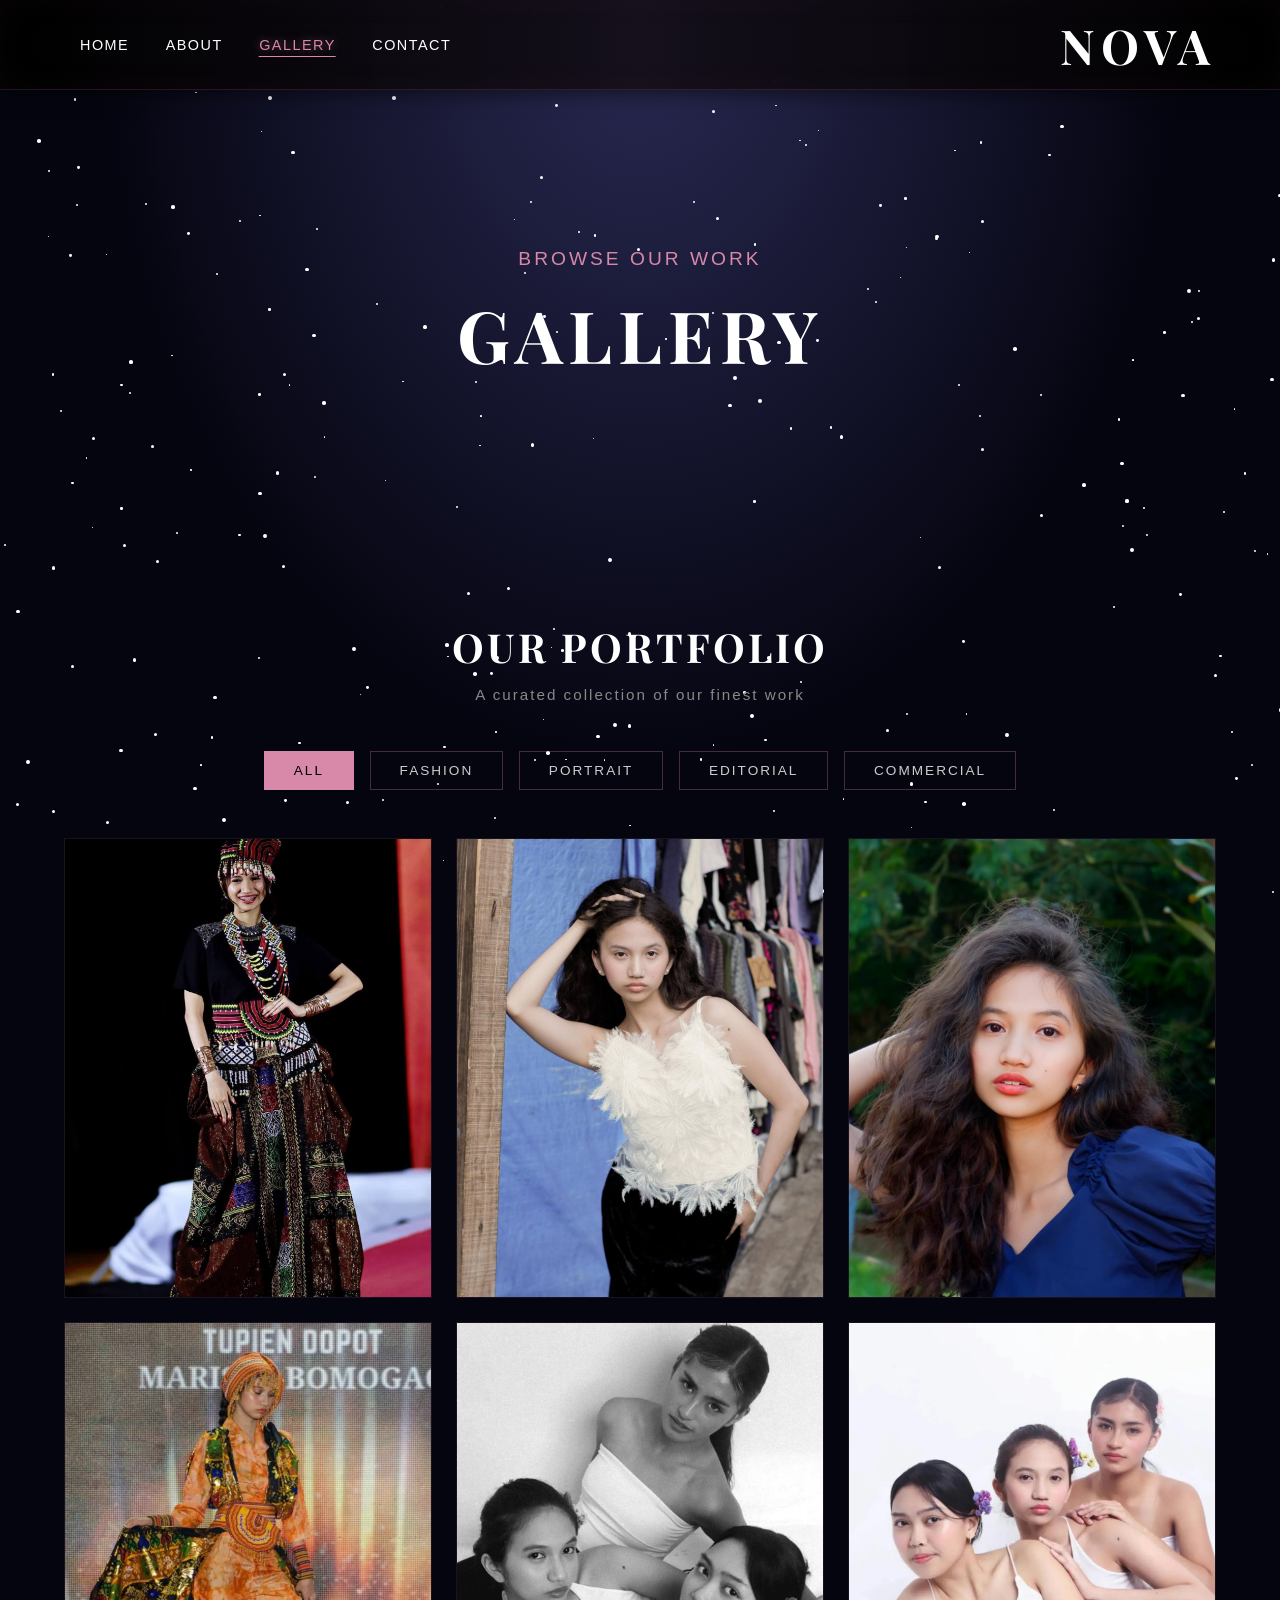
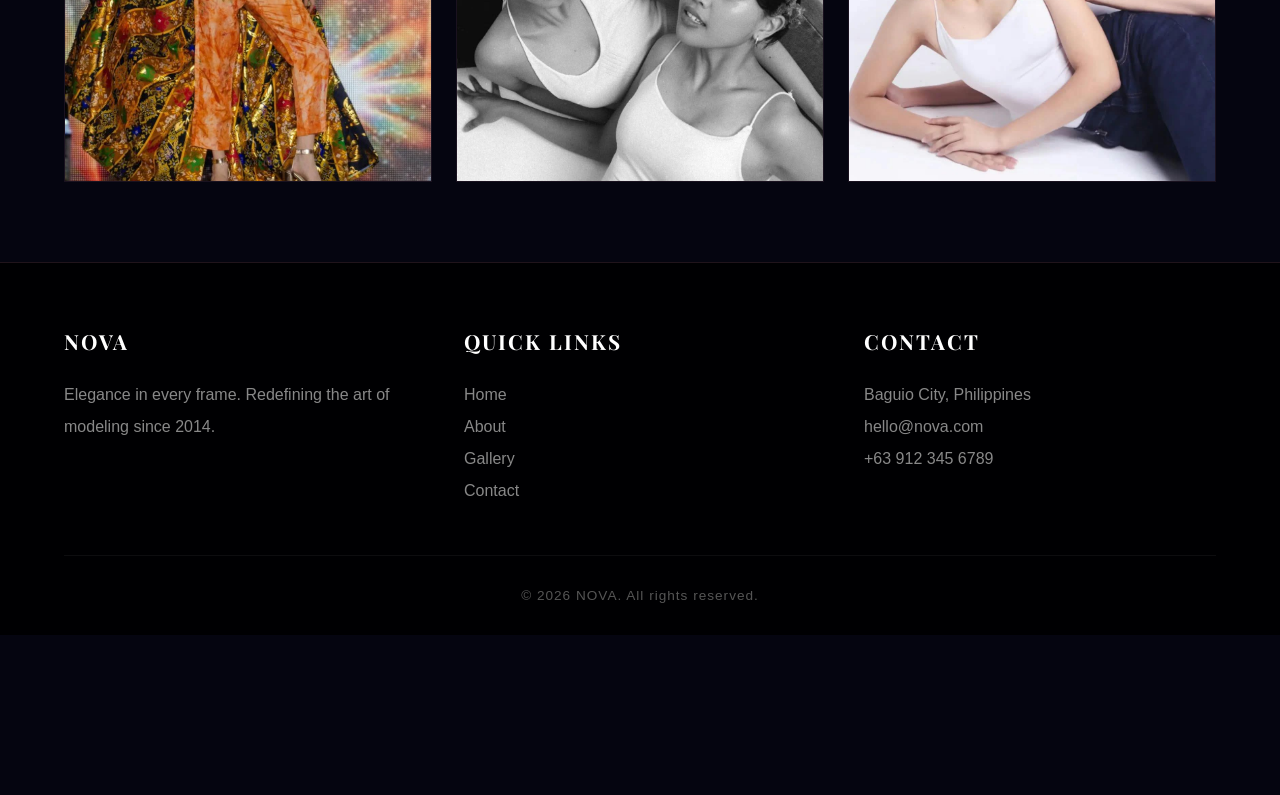
==== Gallery.html @ f02543c4 "Initial commit: Professional Link-in-Bio Page" ====
<!DOCTYPE html>
<html lang="en">
<head>
  <meta charset="UTF-8" />
  <meta name="viewport" content="width=device-width, initial-scale=1.0" />
  <title>Gallery - NOVA</title>
  <link href="https://fonts.googleapis.com/css2?family=Playfair+Display:wght@400;700;900&display=swap" rel="stylesheet">
  <link rel="stylesheet" href="style.css">
</head>
<body>
  <div class="stars"></div>
  <script>
    const starsContainer = document.querySelector('.stars');
    const starCount = 250;
    for (let i = 0; i < starCount; i++) {
      const star = document.createElement('span');
      const size = Math.random() * 3 + 1;
      star.style.width = `${size}px`;
      star.style.height = `${size}px`;
      star.style.left = `${Math.random() * 100}%`;
      star.style.top = `${Math.random() * 100}%`;
      star.style.animationDelay = `${Math.random() * 4}s`;
      star.style.animationDuration = `${Math.random() * 3 + 2}s`;
      starsContainer.appendChild(star);
    }
  </script>

  <header class="site-header">
    <div class="header-left">
      <a href="index.html">HOME</a>
      <a href="about.html">ABOUT</a>
      <a href="gallery.html" class="active">GALLERY</a>
      <a href="contact.html">CONTACT</a>
    </div>
    <div class="logo">NOVA</div>
  </header>

  <section class="page-banner">
    <div class="banner-content">
      <p>Browse Our Work</p>
      <h1>Gallery</h1>
    </div>
  </section>

  <section class="gallery-section">
    <div class="section-heading">
      <h2>Our Portfolio</h2>
      <p>A curated collection of our finest work</p>
    </div>

    <div class="filter-buttons">
      <button class="filter-btn active" data-filter="all">All</button>
      <button class="filter-btn" data-filter="fashion">Fashion</button>
      <button class="filter-btn" data-filter="portrait">Portrait</button>
      <button class="filter-btn" data-filter="editorial">Editorial</button>
      <button class="filter-btn" data-filter="commercial">Commercial</button>
    </div>

    <div class="gallery-grid">
      <!-- Fashion -->
      <div class="gallery-item" data-category="fashion">
        <img src="midnight.png" alt="Fashion Shoot">
        <div class="gallery-overlay">
          <h3>Midnight Elegance</h3>
          <p>Fashion Collection</p>
        </div>
      </div>
      <div class="gallery-item" data-category="fashion">
        <img src="natural.png" alt="Fashion Shoot">
        <div class="gallery-overlay">
          <h3>Urban Glamour</h3>
          <p>Street Style</p>
        </div>
      </div>

      
      <div class="gallery-item" data-category="portrait">
        <img src="glamour.jpg" alt="Portrait">
        <div class="gallery-overlay">
          <h3>Natural Beauty</h3>
          <p>Personal Portrait</p>
        </div>
      </div>
      <div class="gallery-item" data-category="portrait">
        <img src="golden hour.jpg">
        <div class="gallery-overlay">
          <h3>Golden Hour</h3>
          <p>Sunlight Series</p>
        </div>
      </div>

      <div class="gallery-item" data-category="editorial">
        <img src="black.jpeg" alt="Editorial">
        <div class="gallery-overlay">
          <h3>Cosmic Dreams</h3>
          <p>Magazine Feature</p>
        </div>
      </div>
      <div class="gallery-item" data-category="editorial">
        <img src="white.jpeg" alt="Editorial">
        <div class="gallery-overlay">
          <h3>Silent Motion</h3>
          <p>Magazine Spread</p>
        </div>
      </div>

  
  </section>

  <footer class="site-footer">
    <div class="footer-content">
      <div class="footer-col">
        <h3>NOVA</h3>
        <p>Elegance in every frame. Redefining the art of modeling since 2014.</p>
      </div>
      <div class="footer-col">
        <h3>Quick Links</h3>
        <p><a href="index.html">Home</a></p>
        <p><a href="about.html">About</a></p>
        <p><a href="gallery.html">Gallery</a></p>
        <p><a href="contact.html">Contact</a></p>
      </div>
      <div class="footer-col">
        <h3>Contact</h3>
        <p>Baguio City, Philippines</p>
        <p>hello@nova.com</p>
        <p>+63 912 345 6789</p>
      </div>
    </div>
    <div class="footer-bottom">
      <p>&copy; 2026 NOVA. All rights reserved.</p>
    </div>
  </footer>

 
  <script>
    const filterButtons = document.querySelectorAll('.filter-btn');
    const galleryItems = document.querySelectorAll('.gallery-item');

    filterButtons.forEach(btn => {
      btn.addEventListener('click', () => {
        
        filterButtons.forEach(b => b.classList.remove('active'));
        btn.classList.add('active');

        const filter = btn.getAttribute('data-filter');

        galleryItems.forEach(item => {
          if (filter === 'all' || item.getAttribute('data-category') === filter) {
            item.style.display = 'block';
          } else {
            item.style.display = 'none';
          }
        });
      });
    });
  </script>
</body>
</html>
---- style.css ----
* {
  margin: 0;
  padding: 0;
  box-sizing: border-box;
  font-family: sans-serif;
}

body {
  background: #050510;
  position: relative;
  min-height: 100vh;
  overflow-x: hidden;
}

.stars {
  position: fixed;
  top: 0;
  left: 0;
  width: 100%;
  height: 100%;
  pointer-events: none;
  z-index: 0;
  background: radial-gradient(ellipse at top, #2a2a55 0%, #050510 60%);
}

.stars span {
  position: absolute;
  border-radius: 50%;
  background: #fff;
  animation: twinkle 3s ease-in-out infinite;
}

@keyframes twinkle {
  0%, 100% { opacity: 0.15; transform: scale(1); }
  50% { opacity: 0.9; transform: scale(1.15); }
}

.site-header {
  position: relative;
  z-index: 10;
  background: linear-gradient(90deg, rgba(0,0,0,0.98) 0%, rgba(20,15,25,0.95) 50%, rgba(0,0,0,0.98) 100%);
  backdrop-filter: blur(12px);
  color: #fff;
  padding: 1rem 5%;
  display: flex;
  justify-content: space-between;
  align-items: center;
  height: 10vh;
  border-bottom: 1px solid rgba(216, 136, 168, 0.15);
  box-shadow: 0 2px 20px rgba(0, 0, 0, 0.6), 0 0 40px rgba(216, 136, 168, 0.03) inset;
  transition: all 0.3s ease;
}

.site-header:hover {
  border-bottom-color: rgba(216, 136, 168, 0.25);
  box-shadow: 0 4px 25px rgba(0, 0, 0, 0.7), 0 0 50px rgba(216, 136, 168, 0.05) inset;
}

.header-left a, .header-right a {
  color: #fff;
  text-decoration: none;
  margin: 0 1rem;
  font-size: 0.9rem;
  text-transform: uppercase;
  letter-spacing: 1.5px;
  transition: all 0.3s ease;
  position: relative;
  padding: 4px 0;
}

.header-left a::after, .header-right a::after {
  content: '';
  position: absolute;
  bottom: 0;
  left: 50%;
  width: 0;
  height: 1px;
  background: #d888a8;
  transition: all 0.3s ease;
  transform: translateX(-50%);
}

.header-left a:hover, .header-right a:hover,
.header-left a.active, .header-right a.active {
  color: #d888a8;
  text-shadow: 0 0 10px rgba(216, 136, 168, 0.5);
}

.header-left a:hover::after, .header-right a:hover::after,
.header-left a.active::after, .header-right a.active::after {
  width: 100%;
}

.logo {
  font-size: 5.0rem;
  font-weight: bold;
  text-transform: uppercase;
  font-family: 'Playfair Display', serif;
  color: #fff;
  cursor: pointer;
  position: relative;
  animation: glow 2s ease-in-out infinite alternate;
  letter-spacing: 6px;
  transition: transform 0.3s ease;
}

.logo:hover {
  transform: scale(1.03);
}

@keyframes glow {
  from {
    text-shadow: 0 0 5px #fff, 0 0 10px #fff, 0 0 15px #d888a8, 0 0 20px #d888a8;
  }
  to {
    text-shadow: 0 0 10px #fff, 0 0 20px #fff, 0 0 30px #d888a8, 0 0 40px #d888a8, 0 0 50px #d888a8;
  }
}

.hero-banner {
  min-height: 90vh;
  display: flex;
  align-items: center;
  padding: 4rem 5%;
  position: relative;
  z-index: 5;
}

.hero-content {
  z-index: 6;
  color: #fff;
  max-width: 700px;
}

.hero-content p {
  font-size: 1.2rem;
  letter-spacing: 3px;
  text-transform: uppercase;
  color: #d888a8;
  margin-bottom: 1rem;
}

.hero-content h1 {
  font-size: 5rem;
  font-weight: bold;
  text-transform: uppercase;
  margin-bottom: 1.5rem;
  font-family: 'Playfair Display', serif;
  animation: glow 2s ease-in-out infinite alternate;
  color: #fff;
  letter-spacing: 4px;
  line-height: 1.1;
}

.hero-content .tagline {
  font-size: 1.1rem;
  text-transform: none;
  letter-spacing: 1px;
  color: #ccc;
  margin-bottom: 2.5rem;
  max-width: 500px;
  line-height: 1.8;
}

.btn-primary {
  display: inline-block;
  padding: 1rem 3rem;
  border: 1px solid #d888a8;
  color: #fff;
  text-decoration: none;
  text-transform: uppercase;
  letter-spacing: 2px;
  font-size: 0.95rem;
  transition: all 0.4s ease;
  background: transparent;
}

.btn-primary:hover {
  background: #d888a8;
  color: #000;
  box-shadow: 0 0 25px rgba(216, 136, 168, 0.4);
}

.featured-section {
  position: relative;
  z-index: 5;
  padding: 5rem 5%;
}

.section-heading {
  text-align: center;
  margin-bottom: 4rem;
}

.section-heading h2 {
  font-size: 2.5rem;
  color: #fff;
  font-family: 'Playfair Display', serif;
  letter-spacing: 3px;
  text-transform: uppercase;
  margin-bottom: 0.8rem;
}

.section-heading p {
  color: #888;
  letter-spacing: 2px;
  font-size: 0.95rem;
}

.featured-grid {
  display: grid;
  grid-template-columns: repeat(3, 1fr);
  gap: 2rem;
}

.featured-card {
  position: relative;
  overflow: hidden;
  aspect-ratio: 3/4;
  border: 1px solid rgba(216, 136, 168, 0.1);
  transition: all 0.4s ease;
}

.featured-card:hover {
  transform: translateY(-8px);
  border-color: rgba(216, 136, 168, 0.3);
  box-shadow: 0 15px 40px rgba(0, 0, 0, 0.4), 0 0 30px rgba(216, 136, 168, 0.05);
}

.featured-card img {
  width: 100%;
  height: 100%;
  object-fit: cover;
  transition: transform 0.6s ease;
}

.featured-card:hover img {
  transform: scale(1.08);
}

.card-overlay {
  position: absolute;
  bottom: 0;
  left: 0;
  width: 100%;
  padding: 2rem;
  background: linear-gradient(to top, rgba(0,0,0,0.9), transparent);
  color: #fff;
  transform: translateY(20px);
  opacity: 0;
  transition: all 0.4s ease;
}

.featured-card:hover .card-overlay {
  transform: translateY(0);
  opacity: 1;
}

.card-overlay h3 {
  font-size: 1.3rem;
  font-family: 'Playfair Display', serif;
  text-transform: uppercase;
  letter-spacing: 2px;
  margin-bottom: 0.5rem;
}

.card-overlay p {
  font-size: 0.85rem;
  color: #aaa;
  letter-spacing: 1px;
}

.agency-section {
  position: relative;
  z-index: 5;
  background-color: rgba(34, 34, 34, 0.75);
  backdrop-filter: blur(6px);
  color: #fff;
  padding: 5rem 5%;
  display: grid;
  grid-template-columns: 1fr 1fr;
  gap: 4rem;
  border-top: 1px solid rgba(216, 136, 168, 0.08);
  border-bottom: 1px solid rgba(216, 136, 168, 0.08);
}

.about-column h2 {
  font-size: 2.2rem;
  font-family: 'Playfair Display', serif;
  letter-spacing: 2px;
  margin-bottom: 1.5rem;
  text-transform: uppercase;
}

.about-column p {
  line-height: 1.9;
  color: #ccc;
  margin-bottom: 1.2rem;
  font-size: 1rem;
}

.stats-column {
  display: flex;
  flex-direction: column;
  justify-content: center;
  gap: 2.5rem;
}

.stat-item {
  text-align: center;
  padding: 1.5rem;
  border: 1px solid rgba(216, 136, 168, 0.1);
  transition: all 0.3s ease;
}

.stat-item:hover {
  border-color: rgba(216, 136, 168, 0.3);
  background: rgba(216, 136, 168, 0.03);
}

.stat-number {
  font-size: 3rem;
  font-weight: bold;
  color: #d888a8;
  font-family: 'Playfair Display', serif;
  margin-bottom: 0.5rem;
}

.stat-label {
  text-transform: uppercase;
  letter-spacing: 2px;
  font-size: 0.85rem;
  color: #aaa;
}

.site-footer {
  position: relative;
  z-index: 5;
  background-color: rgba(0, 0, 0, 0.85);
  color: #fff;
  padding: 4rem 5% 2rem;
  border-top: 1px solid rgba(216, 136, 168, 0.15);
}

.footer-content {
  display: grid;
  grid-template-columns: repeat(3, 1fr);
  gap: 3rem;
  margin-bottom: 3rem;
}

.footer-col h3 {
  font-size: 1.3rem;
  font-family: 'Playfair Display', serif;
  letter-spacing: 2px;
  margin-bottom: 1.5rem;
  text-transform: uppercase;
}

.footer-col p, .footer-col a {
  color: #888;
  line-height: 2;
  text-decoration: none;
  transition: color 0.3s ease;
}

.footer-col a:hover {
  color: #d888a8;
}

.footer-bottom {
  text-align: center;
  padding-top: 2rem;
  border-top: 1px solid rgba(255, 255, 255, 0.05);
  color: #555;
  font-size: 0.85rem;
  letter-spacing: 1px;
}

@media (max-width: 900px) {
  .featured-grid {
    grid-template-columns: repeat(2, 1fr);
  }
  .agency-section, .footer-content {
    grid-template-columns: 1fr;
  }
  .hero-content h1 {
    font-size: 3rem;
  }
}

@media (max-width: 550px) {
  .featured-grid {
    grid-template-columns: 1fr;
  }
}



/* about */
* {
  margin: 0;
  padding: 0;
  box-sizing: border-box;
  font-family: sans-serif;
}

body {
  background: #050510;
  position: relative;
  min-height: 100vh;
  overflow-x: hidden;
}

.stars {
  position: fixed;
  top: 0;
  left: 0;
  width: 100%;
  height: 100%;
  pointer-events: none;
  z-index: 0;
  background: radial-gradient(ellipse at top, #2a2a55 0%, #050510 60%);
}

.stars span {
  position: absolute;
  border-radius: 50%;
  background: #fff;
  animation: twinkle 3s ease-in-out infinite;
}

@keyframes twinkle {
  0%, 100% { opacity: 0.15; transform: scale(1); }
  50% { opacity: 0.9; transform: scale(1.15); }
}

.site-header {
  position: relative;
  z-index: 10;
  background: linear-gradient(90deg, rgba(0,0,0,0.98) 0%, rgba(20,15,25,0.95) 50%, rgba(0,0,0,0.98) 100%);
  backdrop-filter: blur(12px);
  color: #fff;
  padding: 1rem 5%;
  display: flex;
  justify-content: space-between;
  align-items: center;
  height: 10vh;
  border-bottom: 1px solid rgba(216, 136, 168, 0.15);
  box-shadow: 0 2px 20px rgba(0, 0, 0, 0.6), 0 0 40px rgba(216, 136, 168, 0.03) inset;
  transition: all 0.3s ease;
}

.site-header:hover {
  border-bottom-color: rgba(216, 136, 168, 0.25);
  box-shadow: 0 4px 25px rgba(0, 0, 0, 0.7), 0 0 50px rgba(216, 136, 168, 0.05) inset;
}

.header-left a, .header-right a {
  color: #fff;
  text-decoration: none;
  margin: 0 1rem;
  font-size: 0.9rem;
  text-transform: uppercase;
  letter-spacing: 1.5px;
  transition: all 0.3s ease;
  position: relative;
  padding: 4px 0;
}

.header-left a::after, .header-right a::after {
  content: '';
  position: absolute;
  bottom: 0;
  left: 50%;
  width: 0;
  height: 1px;
  background: #d888a8;
  transition: all 0.3s ease;
  transform: translateX(-50%);
}

.header-left a:hover, .header-right a:hover,
.header-left a.active, .header-right a.active {
  color: #d888a8;
  text-shadow: 0 0 10px rgba(216, 136, 168, 0.5);
}

.header-left a:hover::after, .header-right a:hover::after,
.header-left a.active::after, .header-right a.active::after {
  width: 100%;
}

.logo {
  font-size: 3.0rem;
  font-weight: bold;
  text-transform: uppercase;
  font-family: 'Playfair Display', serif;
  color: #fff;
  cursor: pointer;
  position: relative;
  animation: glow 2s ease-in-out infinite alternate;
  letter-spacing: 6px;
  transition: transform 0.3s ease;
}

.logo:hover {
  transform: scale(1.03);
}

@keyframes glow {
  from {
    text-shadow: 0 0 5px #fff, 0 0 10px #fff, 0 0 15px #d888a8, 0 0 20px #d888a8;
  }
  to {
    text-shadow: 0 0 10px #fff, 0 0 20px #fff, 0 0 30px #d888a8, 0 0 40px #d888a8, 0 0 50px #d888a8;
  }
}

.page-banner {
  min-height: 50vh;
  display: flex;
  align-items: center;
  justify-content: center;
  padding: 4rem 5%;
  position: relative;
  z-index: 5;
  text-align: center;
}

.banner-content p {
  font-size: 1.2rem;
  letter-spacing: 3px;
  text-transform: uppercase;
  color: #d888a8;
  margin-bottom: 1rem;
}

.banner-content h1 {
  font-size: 4.5rem;
  font-weight: bold;
  text-transform: uppercase;
  font-family: 'Playfair Display', serif;
  animation: glow 2s ease-in-out infinite alternate;
  color: #fff;
  letter-spacing: 6px;
}

.about-section {
  position: relative;
  z-index: 5;
  padding: 5rem 5%;
}

.about-grid {
  display: grid;
  grid-template-columns: 1fr 1fr;
  gap: 5rem;
  align-items: center;
}

.about-image {
  position: relative;
  overflow: hidden;
  border: 1px solid rgba(216, 136, 168, 0.15);
}

.about-image img {
  width: 100%;
  height: auto;
  display: block;
}

.about-text h2 {
  font-size: 2.5rem;
  color: #fff;
  font-family: 'Playfair Display', serif;
  letter-spacing: 3px;
  text-transform: uppercase;
  margin-bottom: 2rem;
}

.about-text p {
  color: #ccc;
  line-height: 1.9;
  margin-bottom: 1.5rem;
  font-size: 1rem;
}

.mission-section {
  position: relative;
  z-index: 5;
  background-color: rgba(34, 34, 34, 0.75);
  backdrop-filter: blur(6px);
  padding: 5rem 5%;
  border-top: 1px solid rgba(216, 136, 168, 0.08);
  border-bottom: 1px solid rgba(216, 136, 168, 0.08);
}

.mission-grid {
  display: grid;
  grid-template-columns: repeat(3, 1fr);
  gap: 3rem;
}

.mission-card {
  text-align: center;
  padding: 2.5rem;
  border: 1px solid rgba(216, 136, 168, 0.1);
  transition: all 0.4s ease;
}

.mission-card:hover {
  border-color: rgba(216, 136, 168, 0.3);
  transform: translateY(-8px);
  background: rgba(216, 136, 168, 0.02);
}

.mission-card h3 {
  font-size: 1.4rem;
  color: #fff;
  font-family: 'Playfair Display', serif;
  text-transform: uppercase;
  letter-spacing: 2px;
  margin-bottom: 1rem;
}

.mission-card p {
  color: #999;
  line-height: 1.8;
  font-size: 0.95rem;
}

.team-section {
  position: relative;
  z-index: 5;
  padding: 5rem 5%;
}

.team-grid {
  display: grid;
  grid-template-columns: repeat(4, 1fr);
  gap: 2rem;
}

.team-card {
  text-align: center;
  transition: all 0.3s ease;
}


.team-card:hover .team-image img {
  transform: scale(1.05);
}



.site-footer {
  position: relative;
  z-index: 5;
  background-color: rgba(0, 0, 0, 0.85);
  color: #fff;
  padding: 4rem 5% 2rem;
  border-top: 1px solid rgba(216, 136, 168, 0.15);
  margin-bottom: 10rem;
}

.footer-content {
  display: grid;
  grid-template-columns: repeat(3, 1fr);
  gap: 3rem;
  margin-bottom: 3rem;
}

.footer-col h3 {
  font-size: 1.3rem;
  font-family: 'Playfair Display', serif;
  letter-spacing: 2px;
  margin-bottom: 1.5rem;
  text-transform: uppercase;
}

.footer-col p, .footer-col a {
  color: #888;
  line-height: 2;
  text-decoration: none;
  transition: color 0.3s ease;
}

.footer-col a:hover {
  color: #d888a8;
}

.footer-bottom {
  text-align: center;
  padding-top: 2rem;
  border-top: 1px solid rgba(255, 255, 255, 0.05);
  color: #555;
  font-size: 0.85rem;
  letter-spacing: 1px;
}

@media (max-width: 900px) {
  .about-grid, .mission-grid, .footer-content {
    grid-template-columns: 1fr;
  }
  .team-grid {
    grid-template-columns: repeat(2, 1fr);
  }
  .banner-content h1 {
    font-size: 3rem;
  }
}

@media (max-width: 550px) {
  .team-grid {
    grid-template-columns: 1fr;
  }
}



    /* contact */
    * {
  margin: 0;
  padding: 0;
  box-sizing: border-box;
  font-family: sans-serif;
}

body {
  background: #050510;
  position: relative;
  min-height: 100vh;
  overflow-x: hidden;
}

.stars {
  position: fixed;
  top: 0;
  left: 0;
  width: 100%;
  height: 100%;
  pointer-events: none;
  z-index: 0;
  background: radial-gradient(ellipse at top, #2a2a55 0%, #050510 60%);
}

.stars span {
  position: absolute;
  border-radius: 50%;
  background: #fff;
  animation: twinkle 3s ease-in-out infinite;
}

@keyframes twinkle {
  0%, 100% { opacity: 0.15; transform: scale(1); }
  50% { opacity: 0.9; transform: scale(1.15); }
}

.site-header {
  position: relative;
  z-index: 10;
  background: linear-gradient(90deg, rgba(0,0,0,0.98) 0%, rgba(20,15,25,0.95) 50%, rgba(0,0,0,0.98) 100%);
  backdrop-filter: blur(12px);
  color: #fff;
  padding: 1rem 5%;
  display: flex;
  justify-content: space-between;
  align-items: center;
  height: 10vh;
  border-bottom: 1px solid rgba(216, 136, 168, 0.15);
  box-shadow: 0 2px 20px rgba(0, 0, 0, 0.6), 0 0 40px rgba(216, 136, 168, 0.03) inset;
  transition: all 0.3s ease;
}

.site-header:hover {
  border-bottom-color: rgba(216, 136, 168, 0.25);
  box-shadow: 0 4px 25px rgba(0, 0, 0, 0.7), 0 0 50px rgba(216, 136, 168, 0.05) inset;
}

.header-left a, .header-right a {
  color: #fff;
  text-decoration: none;
  margin: 0 1rem;
  font-size: 0.9rem;
  text-transform: uppercase;
  letter-spacing: 1.5px;
  transition: all 0.3s ease;
  position: relative;
  padding: 4px 0;
}

.header-left a::after, .header-right a::after {
  content: '';
  position: absolute;
  bottom: 0;
  left: 50%;
  width: 0;
  height: 1px;
  background: #d888a8;
  transition: all 0.3s ease;
  transform: translateX(-50%);
}

.header-left a:hover, .header-right a:hover,
.header-left a.active, .header-right a.active {
  color: #d888a8;
  text-shadow: 0 0 10px rgba(216, 136, 168, 0.5);
}

.header-left a:hover::after, .header-right a:hover::after,
.header-left a.active::after, .header-right a.active::after {
  width: 100%;
}

.logo {
  font-size: 3.0rem;
  font-weight: bold;
  text-transform: uppercase;
  font-family: 'Playfair Display', serif;
  color: #fff;
  cursor: pointer;
  position: relative;
  animation: glow 2s ease-in-out infinite alternate;
  letter-spacing: 6px;
  transition: transform 0.3s ease;
}

.logo:hover {
  transform: scale(1.03);
}

@keyframes glow {
  from {
    text-shadow: 0 0 5px #fff, 0 0 10px #fff, 0 0 15px #d888a8, 0 0 20px #d888a8;
  }
  to {
    text-shadow: 0 0 10px #fff, 0 0 20px #fff, 0 0 30px #d888a8, 0 0 40px #d888a8, 0 0 50px #d888a8;
  }
}

.page-banner {
  min-height: 50vh;
  display: flex;
  align-items: center;
  justify-content: center;
  padding: 4rem 5%;
  position: relative;
  z-index: 5;
  text-align: center;
}

.banner-content p {
  font-size: 1.2rem;
  letter-spacing: 3px;
  text-transform: uppercase;
  color: #d888a8;
  margin-bottom: 1rem;
}

.banner-content h1 {
  font-size: 4.5rem;
  font-weight: bold;
  text-transform: uppercase;
  font-family: 'Playfair Display', serif;
  animation: glow 2s ease-in-out infinite alternate;
  color: #fff;
  letter-spacing: 6px;
}

.contact-section {
  position: relative;
  z-index: 5;
  padding: 5rem 5%;
}

.contact-grid {
  display: grid;
  grid-template-columns: 1fr 1fr;
  gap: 5rem;
}

.contact-info h2 {
  font-size: 2.2rem;
  color: #fff;
  font-family: 'Playfair Display', serif;
  letter-spacing: 3px;
  text-transform: uppercase;
  margin-bottom: 2rem;
}

.contact-info p {
  color: #ccc;
  line-height: 1.9;
  margin-bottom: 2.5rem;
  font-size: 1rem;
}

.info-item {
  display: flex;
  align-items: flex-start;
  gap: 1.2rem;
  margin-bottom: 1.8rem;
}

.info-icon {
  font-size: 1.5rem;
  color: #d888a8;
  line-height: 1;
  margin-top: 0.2rem;
}

.info-text h3 {
  font-size: 1rem;
  color: #fff;
  text-transform: uppercase;
  letter-spacing: 2px;
  margin-bottom: 0.3rem;
}

.info-text p {
  color: #888;
  margin: 0;
  font-size: 0.95rem;
}

.form-wrapper {
  background-color: rgba(34, 34, 34, 0.75);
  backdrop-filter: blur(6px);
  padding: 3rem;
  border: 1px solid rgba(216, 136, 168, 0.08);
}

.form-wrapper h2 {
  font-size: 1.8rem;
  color: #fff;
  font-family: 'Playfair Display', serif;
  letter-spacing: 2px;
  text-transform: uppercase;
  margin-bottom: 2rem;
  text-align: center;
}

.contact-form {
  display: flex;
  flex-direction: column;
  gap: 1.5rem;
}

.form-group label {
  display: block;
  color: #ccc;
  text-transform: uppercase;
  letter-spacing: 1px;
  font-size: 0.85rem;
  margin-bottom: 0.5rem;
}

.contact-form input,
.contact-form textarea {
  width: 100%;
  padding: 1rem;
  background: rgba(0, 0, 0, 0.4);
  border: 1px solid rgba(216, 136, 168, 0.15);
  color: #fff;
  font-size: 0.95rem;
  transition: all 0.3s ease;
  outline: none;
}

.contact-form input::placeholder,
.contact-form textarea::placeholder {
  color: #666;
}

.contact-form input:focus,
.contact-form textarea:focus {
  border-color: #d888a8;
  box-shadow: 0 0 10px rgba(216, 136, 168, 0.15);
}

.contact-form textarea {
  min-height: 150px;
  resize: vertical;
}

.btn-primary {
  display: inline-block;
  padding: 1rem 3rem;
  border: 1px solid #d888a8;
  color: #fff;
  text-decoration: none;
  text-transform: uppercase;
  letter-spacing: 2px;
  font-size: 0.95rem;
  transition: all 0.4s ease;
  background: transparent;
  cursor: pointer;
}

.btn-primary:hover {
  background: #d888a8;
  color: #000;
  box-shadow: 0 0 25px rgba(216, 136, 168, 0.4);
}




.site-footer {
  position: relative;
  z-index: 5;
  background-color: rgba(0, 0, 0, 0.85);
  color: #fff;
  padding: 4rem 5% 2rem;
  border-top: 1px solid rgba(216, 136, 168, 0.15);
}

.footer-content {
  display: grid;
  grid-template-columns: repeat(3, 1fr);
  gap: 3rem;
  margin-bottom: 3rem;
}

.footer-col h3 {
  font-size: 1.3rem;
  font-family: 'Playfair Display', serif;
  letter-spacing: 2px;
  margin-bottom: 1.5rem;
  text-transform: uppercase;
}

.footer-col p, .footer-col a {
  color: #888;
  line-height: 2;
  text-decoration: none;
  transition: color 0.3s ease;
}

.footer-col a:hover {
  color: #d888a8;
}

.footer-bottom {
  text-align: center;
  padding-top: 2rem;
  border-top: 1px solid rgba(255, 255, 255, 0.05);
  color: #555;
  font-size: 0.85rem;
  letter-spacing: 1px;
}

@media (max-width: 900px) {
  .contact-grid, .footer-content {
    grid-template-columns: 1fr;
  }
  .banner-content h1 {
    font-size: 3rem;
  }
}




    /* Gallery */
     * {
  margin: 0;
  padding: 0;
  box-sizing: border-box;
  font-family: sans-serif;
}

body {
  background: #050510;
  position: relative;
  min-height: 100vh;
  overflow-x: hidden;
}

.stars {
  position: fixed;
  top: 0;
  left: 0;
  width: 100%;
  height: 100%;
  pointer-events: none;
  z-index: 0;
  background: radial-gradient(ellipse at top, #2a2a55 0%, #050510 60%);
}

.stars span {
  position: absolute;
  border-radius: 50%;
  background: #fff;
  animation: twinkle 3s ease-in-out infinite;
}

@keyframes twinkle {
  0%, 100% { opacity: 0.15; transform: scale(1); }
  50% { opacity: 0.9; transform: scale(1.15); }
}

.site-header {
  position: relative;
  z-index: 10;
  background: linear-gradient(90deg, rgba(0,0,0,0.98) 0%, rgba(20,15,25,0.95) 50%, rgba(0,0,0,0.98) 100%);
  backdrop-filter: blur(12px);
  color: #fff;
  padding: 1rem 5%;
  display: flex;
  justify-content: space-between;
  align-items: center;
  height: 10vh;
  border-bottom: 1px solid rgba(216, 136, 168, 0.15);
  box-shadow: 0 2px 20px rgba(0, 0, 0, 0.6), 0 0 40px rgba(216, 136, 168, 0.03) inset;
  transition: all 0.3s ease;
}

.site-header:hover {
  border-bottom-color: rgba(216, 136, 168, 0.25);
  box-shadow: 0 4px 25px rgba(0, 0, 0, 0.7), 0 0 50px rgba(216, 136, 168, 0.05) inset;
}

.header-left a, .header-right a {
  color: #fff;
  text-decoration: none;
  margin: 0 1rem;
  font-size: 0.9rem;
  text-transform: uppercase;
  letter-spacing: 1.5px;
  transition: all 0.3s ease;
  position: relative;
  padding: 4px 0;
}

.header-left a::after, .header-right a::after {
  content: '';
  position: absolute;
  bottom: 0;
  left: 50%;
  width: 0;
  height: 1px;
  background: #d888a8;
  transition: all 0.3s ease;
  transform: translateX(-50%);
}

.header-left a:hover, .header-right a:hover,
.header-left a.active, .header-right a.active {
  color: #d888a8;
  text-shadow: 0 0 10px rgba(216, 136, 168, 0.5);
}

.header-left a:hover::after, .header-right a:hover::after,
.header-left a.active::after, .header-right a.active::after {
  width: 100%;
}

.logo {
  font-size: 3.0rem;
  font-weight: bold;
  text-transform: uppercase;
  font-family: 'Playfair Display', serif;
  color: #fff;
  cursor: pointer;
  position: relative;
  animation: glow 2s ease-in-out infinite alternate;
  letter-spacing: 6px;
  transition: transform 0.3s ease;
}

.logo:hover {
  transform: scale(1.03);
}

@keyframes glow {
  from {
    text-shadow: 0 0 5px #fff, 0 0 10px #fff, 0 0 15px #d888a8, 0 0 20px #d888a8;
  }
  to {
    text-shadow: 0 0 10px #fff, 0 0 20px #fff, 0 0 30px #d888a8, 0 0 40px #d888a8, 0 0 50px #d888a8;
  }
}

.page-banner {
  min-height: 50vh;
  display: flex;
  align-items: center;
  justify-content: center;
  padding: 4rem 5%;
  position: relative;
  z-index: 5;
  text-align: center;
}

.banner-content p {
  font-size: 1.2rem;
  letter-spacing: 3px;
  text-transform: uppercase;
  color: #d888a8;
  margin-bottom: 1rem;
}

.banner-content h1 {
  font-size: 4.5rem;
  font-weight: bold;
  text-transform: uppercase;
  font-family: 'Playfair Display', serif;
  animation: glow 2s ease-in-out infinite alternate;
  color: #fff;
  letter-spacing: 6px;
}

.gallery-section {
  position: relative;
  z-index: 5;
  padding: 5rem 5%;
}

.section-heading {
  text-align: center;
  margin-bottom: 3rem;
}

.section-heading h2 {
  font-size: 2.5rem;
  color: #fff;
  font-family: 'Playfair Display', serif;
  letter-spacing: 3px;
  text-transform: uppercase;
  margin-bottom: 0.8rem;
}

.section-heading p {
  color: #888;
  letter-spacing: 2px;
  font-size: 0.95rem;
}

.filter-buttons {
  display: flex;
  justify-content: center;
  flex-wrap: wrap;
  gap: 1rem;
  margin-bottom: 3rem;
}

.filter-btn {
  padding: 0.7rem 1.8rem;
  background: transparent;
  border: 1px solid rgba(216, 136, 168, 0.3);
  color: #ccc;
  text-transform: uppercase;
  letter-spacing: 2px;
  font-size: 0.85rem;
  cursor: pointer;
  transition: all 0.3s ease;
}

.filter-btn:hover,
.filter-btn.active {
  background: #d888a8;
  border-color: #d888a8;
  color: #000;
}

.gallery-grid {
  display: grid;
  grid-template-columns: repeat(auto-fill, minmax(320px, 1fr));
  gap: 1.5rem;
}

.gallery-item {
  position: relative;
  overflow: hidden;
  aspect-ratio: 4/5;
  border: 1px solid rgba(216, 136, 168, 0.1);
  cursor: pointer;
  transition: all 0.4s ease;
}

.gallery-item:hover {
  transform: translateY(-6px);
  border-color: rgba(216, 136, 168, 0.35);
  box-shadow: 0 12px 35px rgba(0, 0, 0, 0.4), 0 0 25px rgba(216, 136, 168, 0.04);
}

.gallery-item img {
  width: 100%;
  height: 100%;
  object-fit: cover;
  transition: transform 0.6s ease;
}

.gallery-item:hover img {
  transform: scale(1.08);
}

.gallery-overlay {
  position: absolute;
  top: 0;
  left: 0;
  width: 100%;
  height: 100%;
  background: rgba(0, 0, 0, 0);
  display: flex;
  flex-direction: column;
  align-items: center;
  justify-content: center;
  transition: background 0.4s ease;
  pointer-events: none;
}

.gallery-item:hover .gallery-overlay {
  background: rgba(0, 0, 0, 0.6);
}

.gallery-overlay h3 {
  color: #fff;
  font-family: 'Playfair Display', serif;
  font-size: 1.3rem;
  text-transform: uppercase;
  letter-spacing: 2px;
  transform: translateY(10px);
  opacity: 0;
  transition: all 0.4s ease;
}

.gallery-overlay p {
  color: #d888a8;
  font-size: 0.85rem;
  text-transform: uppercase;
  letter-spacing: 1px;
  margin-top: 0.5rem;
  transform: translateY(10px);
  opacity: 0;
  transition: all 0.4s ease 0.1s;
}

.gallery-item:hover .gallery-overlay h3,
.gallery-item:hover .gallery-overlay p {
  transform: translateY(0);
  opacity: 1;
}

.site-footer {
  position: relative;
  z-index: 5;
  background-color: rgba(0, 0, 0, 0.85);
  color: #fff;
  padding: 4rem 5% 2rem;
  border-top: 1px solid rgba(216, 136, 168, 0.15);
}

.footer-content {
  display: grid;
  grid-template-columns: repeat(3, 1fr);
  gap: 3rem;
  margin-bottom: 3rem;
}

.footer-col h3 {
  font-size: 1.3rem;
  font-family: 'Playfair Display', serif;
  letter-spacing: 2px;
  margin-bottom: 1.5rem;
  text-transform: uppercase;
}

.footer-col p, .footer-col a {
  color: #888;
  line-height: 2;
  text-decoration: none;
  transition: color 0.3s ease;
}

.footer-col a:hover {
  color: #d888a8;
}

.footer-bottom {
  text-align: center;
  padding-top: 2rem;
  border-top: 1px solid rgba(255, 255, 255, 0.05);
  color: #555;
  font-size: 0.85rem;
  letter-spacing: 1px;
}

@media (max-width: 900px) {
  .gallery-grid {
    grid-template-columns: repeat(2, 1fr);
  }
  .footer-content {
    grid-template-columns: 1fr;
  }
  .banner-content h1 {
    font-size: 3rem;
  }
}

@media (max-width: 550px) {
  .gallery-grid {
    grid-template-columns: 1fr;
  }
}

h3{
  font-family: 'Playfair Display', serif';


}



  @keyframes glow {
  from {
    text-shadow: 0 0 5px #fff, 0 0 10px #fff, 0 0 15px #d888a8, 0 0 20px #d888a8;
  }
  to {
    text-shadow: 0 0 10px #fff, 0 0 20px #fff, 0 0 30px #d888a8, 0 0 40px #d888a8, 0 0 50px #d888a8;
  }
  }
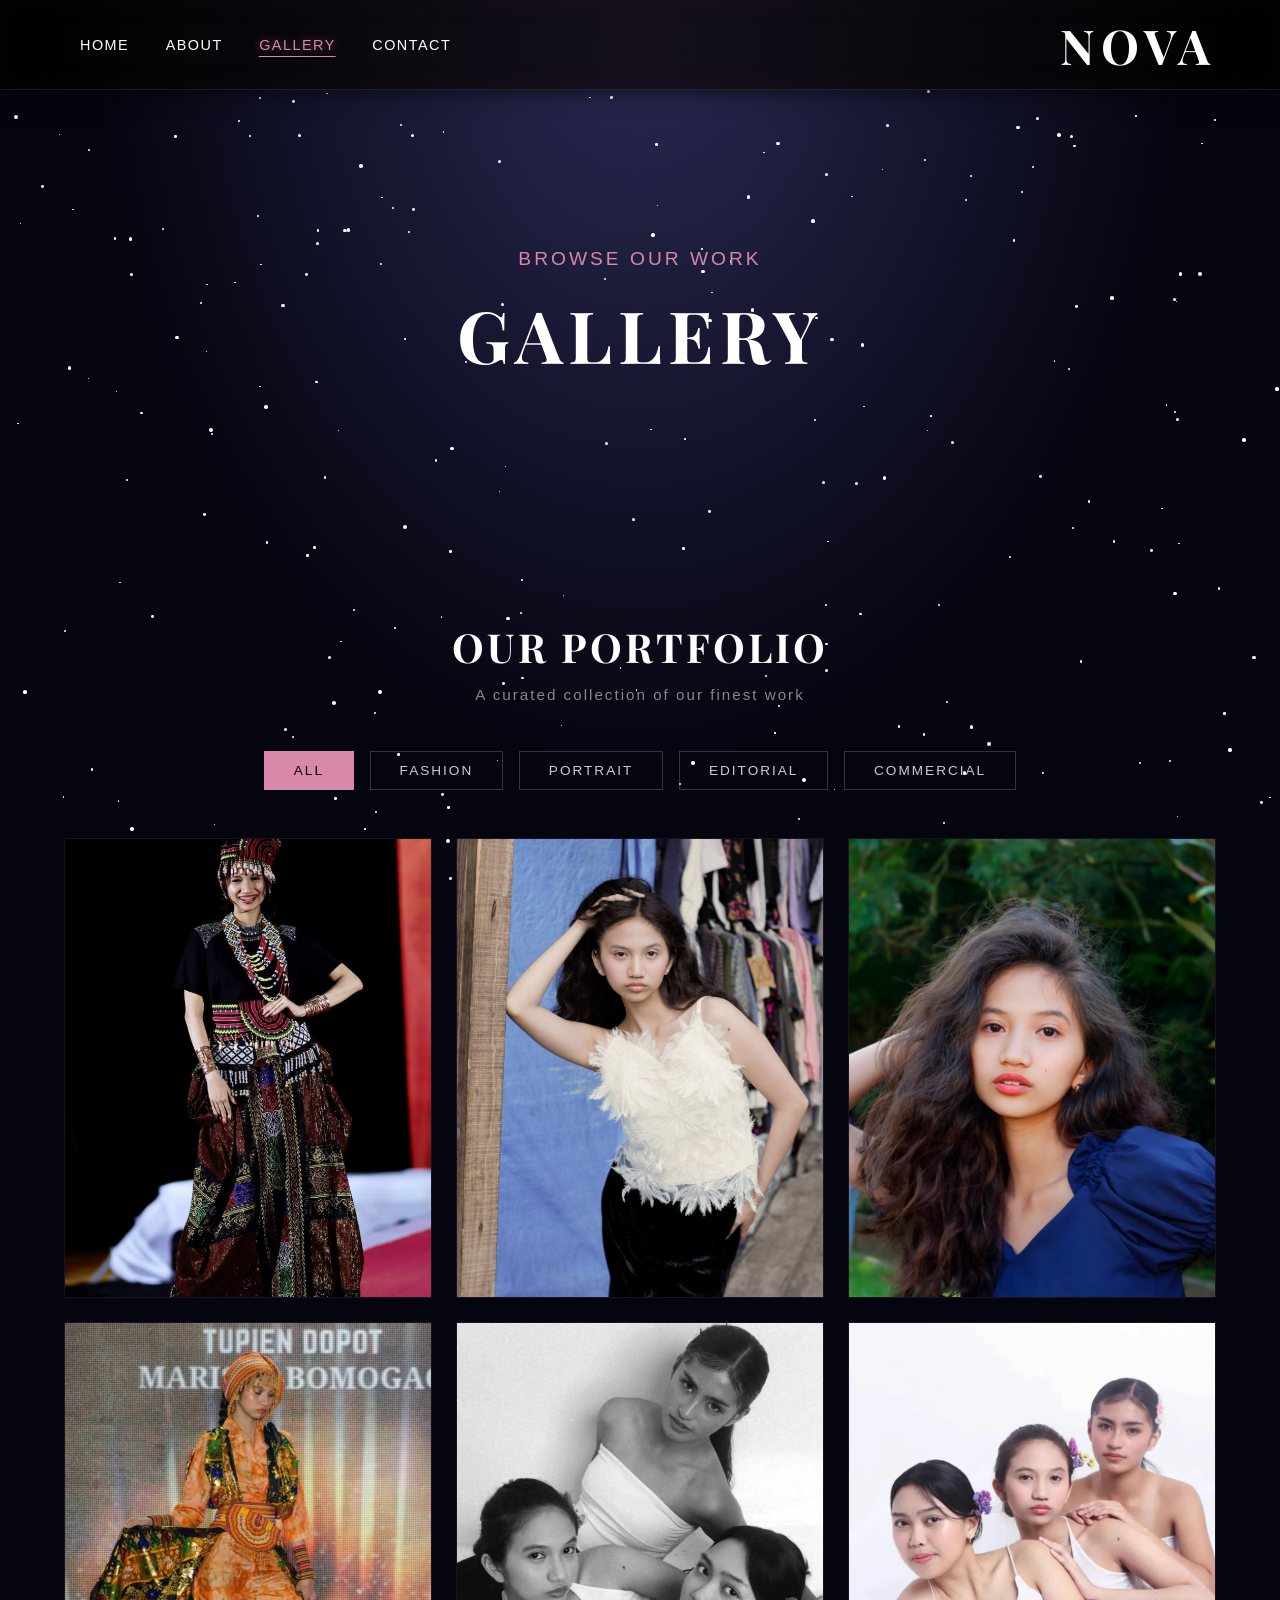
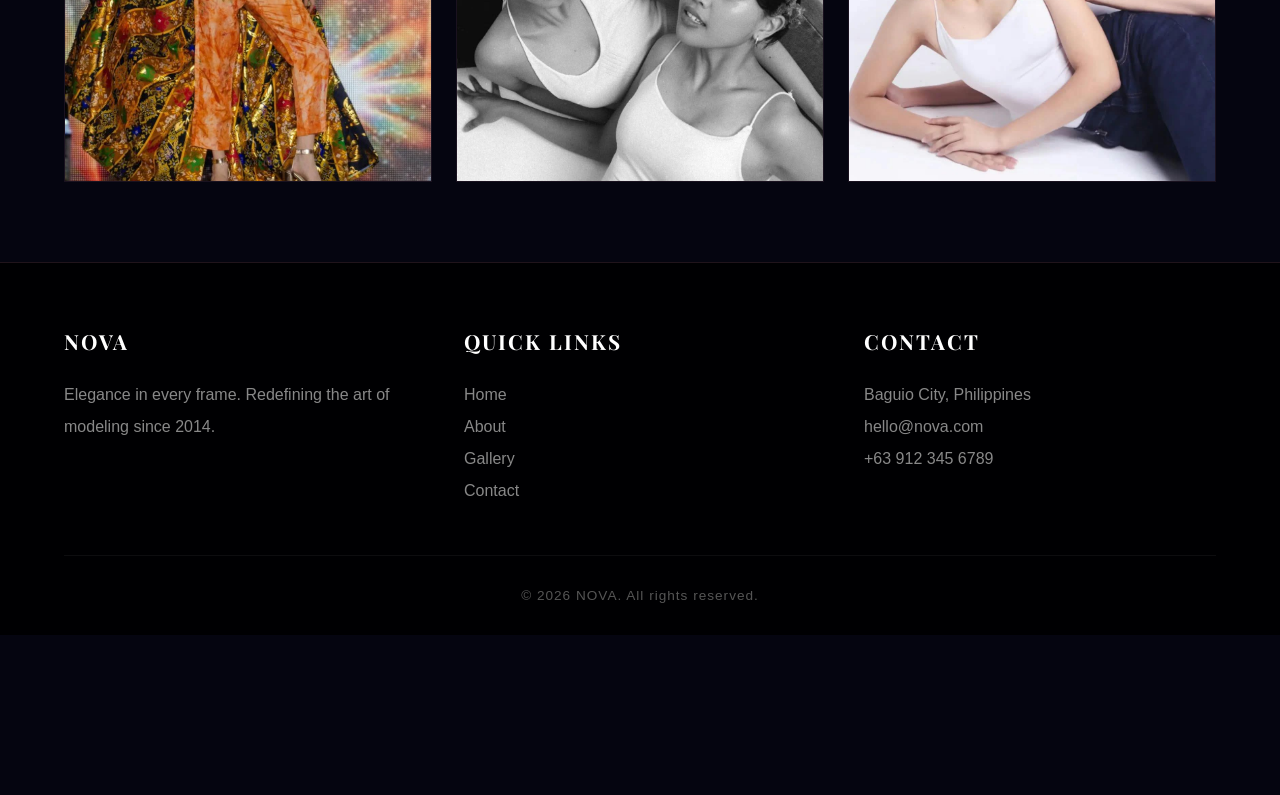
==== commit c595efa5: "Add files via upload" ====
--- a/Gallery.html
+++ b/Gallery.html
@@ -1,159 +1,159 @@
-<!DOCTYPE html>
-<html lang="en">
-<head>
-  <meta charset="UTF-8" />
-  <meta name="viewport" content="width=device-width, initial-scale=1.0" />
-  <title>Gallery - NOVA</title>
-  <link href="https://fonts.googleapis.com/css2?family=Playfair+Display:wght@400;700;900&display=swap" rel="stylesheet">
-  <link rel="stylesheet" href="style.css">
-</head>
-<body>
-  <div class="stars"></div>
-  <script>
-    const starsContainer = document.querySelector('.stars');
-    const starCount = 250;
-    for (let i = 0; i < starCount; i++) {
-      const star = document.createElement('span');
-      const size = Math.random() * 3 + 1;
-      star.style.width = `${size}px`;
-      star.style.height = `${size}px`;
-      star.style.left = `${Math.random() * 100}%`;
-      star.style.top = `${Math.random() * 100}%`;
-      star.style.animationDelay = `${Math.random() * 4}s`;
-      star.style.animationDuration = `${Math.random() * 3 + 2}s`;
-      starsContainer.appendChild(star);
-    }
-  </script>
-
-  <header class="site-header">
-    <div class="header-left">
-      <a href="index.html">HOME</a>
-      <a href="about.html">ABOUT</a>
-      <a href="gallery.html" class="active">GALLERY</a>
-      <a href="contact.html">CONTACT</a>
-    </div>
-    <div class="logo">NOVA</div>
-  </header>
-
-  <section class="page-banner">
-    <div class="banner-content">
-      <p>Browse Our Work</p>
-      <h1>Gallery</h1>
-    </div>
-  </section>
-
-  <section class="gallery-section">
-    <div class="section-heading">
-      <h2>Our Portfolio</h2>
-      <p>A curated collection of our finest work</p>
-    </div>
-
-    <div class="filter-buttons">
-      <button class="filter-btn active" data-filter="all">All</button>
-      <button class="filter-btn" data-filter="fashion">Fashion</button>
-      <button class="filter-btn" data-filter="portrait">Portrait</button>
-      <button class="filter-btn" data-filter="editorial">Editorial</button>
-      <button class="filter-btn" data-filter="commercial">Commercial</button>
-    </div>
-
-    <div class="gallery-grid">
-      <!-- Fashion -->
-      <div class="gallery-item" data-category="fashion">
-        <img src="midnight.png" alt="Fashion Shoot">
-        <div class="gallery-overlay">
-          <h3>Midnight Elegance</h3>
-          <p>Fashion Collection</p>
-        </div>
-      </div>
-      <div class="gallery-item" data-category="fashion">
-        <img src="natural.png" alt="Fashion Shoot">
-        <div class="gallery-overlay">
-          <h3>Urban Glamour</h3>
-          <p>Street Style</p>
-        </div>
-      </div>
-
-      
-      <div class="gallery-item" data-category="portrait">
-        <img src="glamour.jpg" alt="Portrait">
-        <div class="gallery-overlay">
-          <h3>Natural Beauty</h3>
-          <p>Personal Portrait</p>
-        </div>
-      </div>
-      <div class="gallery-item" data-category="portrait">
-        <img src="golden hour.jpg">
-        <div class="gallery-overlay">
-          <h3>Golden Hour</h3>
-          <p>Sunlight Series</p>
-        </div>
-      </div>
-
-      <div class="gallery-item" data-category="editorial">
-        <img src="black.jpeg" alt="Editorial">
-        <div class="gallery-overlay">
-          <h3>Cosmic Dreams</h3>
-          <p>Magazine Feature</p>
-        </div>
-      </div>
-      <div class="gallery-item" data-category="editorial">
-        <img src="white.jpeg" alt="Editorial">
-        <div class="gallery-overlay">
-          <h3>Silent Motion</h3>
-          <p>Magazine Spread</p>
-        </div>
-      </div>
-
-  
-  </section>
-
-  <footer class="site-footer">
-    <div class="footer-content">
-      <div class="footer-col">
-        <h3>NOVA</h3>
-        <p>Elegance in every frame. Redefining the art of modeling since 2014.</p>
-      </div>
-      <div class="footer-col">
-        <h3>Quick Links</h3>
-        <p><a href="index.html">Home</a></p>
-        <p><a href="about.html">About</a></p>
-        <p><a href="gallery.html">Gallery</a></p>
-        <p><a href="contact.html">Contact</a></p>
-      </div>
-      <div class="footer-col">
-        <h3>Contact</h3>
-        <p>Baguio City, Philippines</p>
-        <p>hello@nova.com</p>
-        <p>+63 912 345 6789</p>
-      </div>
-    </div>
-    <div class="footer-bottom">
-      <p>&copy; 2026 NOVA. All rights reserved.</p>
-    </div>
-  </footer>
-
- 
-  <script>
-    const filterButtons = document.querySelectorAll('.filter-btn');
-    const galleryItems = document.querySelectorAll('.gallery-item');
-
-    filterButtons.forEach(btn => {
-      btn.addEventListener('click', () => {
-        
-        filterButtons.forEach(b => b.classList.remove('active'));
-        btn.classList.add('active');
-
-        const filter = btn.getAttribute('data-filter');
-
-        galleryItems.forEach(item => {
-          if (filter === 'all' || item.getAttribute('data-category') === filter) {
-            item.style.display = 'block';
-          } else {
-            item.style.display = 'none';
-          }
-        });
-      });
-    });
-  </script>
-</body>
-</html>
+<!DOCTYPE html>
+<html lang="en">
+<head>
+  <meta charset="UTF-8" />
+  <meta name="viewport" content="width=device-width, initial-scale=1.0" />
+  <title>Gallery - NOVA</title>
+  <link href="https://fonts.googleapis.com/css2?family=Playfair+Display:wght@400;700;900&display=swap" rel="stylesheet">
+  <link rel="stylesheet" href="style.css">
+</head>
+<body>
+  <div class="stars"></div>
+  <script>
+    const starsContainer = document.querySelector('.stars');
+    const starCount = 250;
+    for (let i = 0; i < starCount; i++) {
+      const star = document.createElement('span');
+      const size = Math.random() * 3 + 1;
+      star.style.width = `${size}px`;
+      star.style.height = `${size}px`;
+      star.style.left = `${Math.random() * 100}%`;
+      star.style.top = `${Math.random() * 100}%`;
+      star.style.animationDelay = `${Math.random() * 4}s`;
+      star.style.animationDuration = `${Math.random() * 3 + 2}s`;
+      starsContainer.appendChild(star);
+    }
+  </script>
+
+  <header class="site-header">
+    <div class="header-left">
+      <a href="index.html">HOME</a>
+      <a href="about.html">ABOUT</a>
+      <a href="gallery.html" class="active">GALLERY</a>
+      <a href="contact.html">CONTACT</a>
+    </div>
+    <div class="logo">NOVA</div>
+  </header>
+
+  <section class="page-banner">
+    <div class="banner-content">
+      <p>Browse Our Work</p>
+      <h1>Gallery</h1>
+    </div>
+  </section>
+
+  <section class="gallery-section">
+    <div class="section-heading">
+      <h2>Our Portfolio</h2>
+      <p>A curated collection of our finest work</p>
+    </div>
+
+    <div class="filter-buttons">
+      <button class="filter-btn active" data-filter="all">All</button>
+      <button class="filter-btn" data-filter="fashion">Fashion</button>
+      <button class="filter-btn" data-filter="portrait">Portrait</button>
+      <button class="filter-btn" data-filter="editorial">Editorial</button>
+      <button class="filter-btn" data-filter="commercial">Commercial</button>
+    </div>
+
+    <div class="gallery-grid">
+      <!-- Fashion -->
+      <div class="gallery-item" data-category="fashion">
+        <img src="midnight.png" alt="Fashion Shoot">
+        <div class="gallery-overlay">
+          <h3>Midnight Elegance</h3>
+          <p>Fashion Collection</p>
+        </div>
+      </div>
+      <div class="gallery-item" data-category="fashion">
+        <img src="natural.png" alt="Fashion Shoot">
+        <div class="gallery-overlay">
+          <h3>Urban Glamour</h3>
+          <p>Street Style</p>
+        </div>
+      </div>
+
+      
+      <div class="gallery-item" data-category="portrait">
+        <img src="glamour.jpg" alt="Portrait">
+        <div class="gallery-overlay">
+          <h3>Natural Beauty</h3>
+          <p>Personal Portrait</p>
+        </div>
+      </div>
+      <div class="gallery-item" data-category="portrait">
+        <img src="golden hour.jpg">
+        <div class="gallery-overlay">
+          <h3>Golden Hour</h3>
+          <p>Sunlight Series</p>
+        </div>
+      </div>
+
+      <div class="gallery-item" data-category="editorial">
+        <img src="black.jpeg" alt="Editorial">
+        <div class="gallery-overlay">
+          <h3>Cosmic Dreams</h3>
+          <p>Magazine Feature</p>
+        </div>
+      </div>
+      <div class="gallery-item" data-category="editorial">
+        <img src="white.jpeg" alt="Editorial">
+        <div class="gallery-overlay">
+          <h3>Silent Motion</h3>
+          <p>Magazine Spread</p>
+        </div>
+      </div>
+
+  
+  </section>
+
+  <footer class="site-footer">
+    <div class="footer-content">
+      <div class="footer-col">
+        <h3>NOVA</h3>
+        <p>Elegance in every frame. Redefining the art of modeling since 2014.</p>
+      </div>
+      <div class="footer-col">
+        <h3>Quick Links</h3>
+        <p><a href="index.html">Home</a></p>
+        <p><a href="about.html">About</a></p>
+        <p><a href="gallery.html">Gallery</a></p>
+        <p><a href="contact.html">Contact</a></p>
+      </div>
+      <div class="footer-col">
+        <h3>Contact</h3>
+        <p>Baguio City, Philippines</p>
+        <p>hello@nova.com</p>
+        <p>+63 912 345 6789</p>
+      </div>
+    </div>
+    <div class="footer-bottom">
+      <p>&copy; 2026 NOVA. All rights reserved.</p>
+    </div>
+  </footer>
+
+ 
+  <script>
+    const filterButtons = document.querySelectorAll('.filter-btn');
+    const galleryItems = document.querySelectorAll('.gallery-item');
+
+    filterButtons.forEach(btn => {
+      btn.addEventListener('click', () => {
+        
+        filterButtons.forEach(b => b.classList.remove('active'));
+        btn.classList.add('active');
+
+        const filter = btn.getAttribute('data-filter');
+
+        galleryItems.forEach(item => {
+          if (filter === 'all' || item.getAttribute('data-category') === filter) {
+            item.style.display = 'block';
+          } else {
+            item.style.display = 'none';
+          }
+        });
+      });
+    });
+  </script>
+</body>
+</html>
